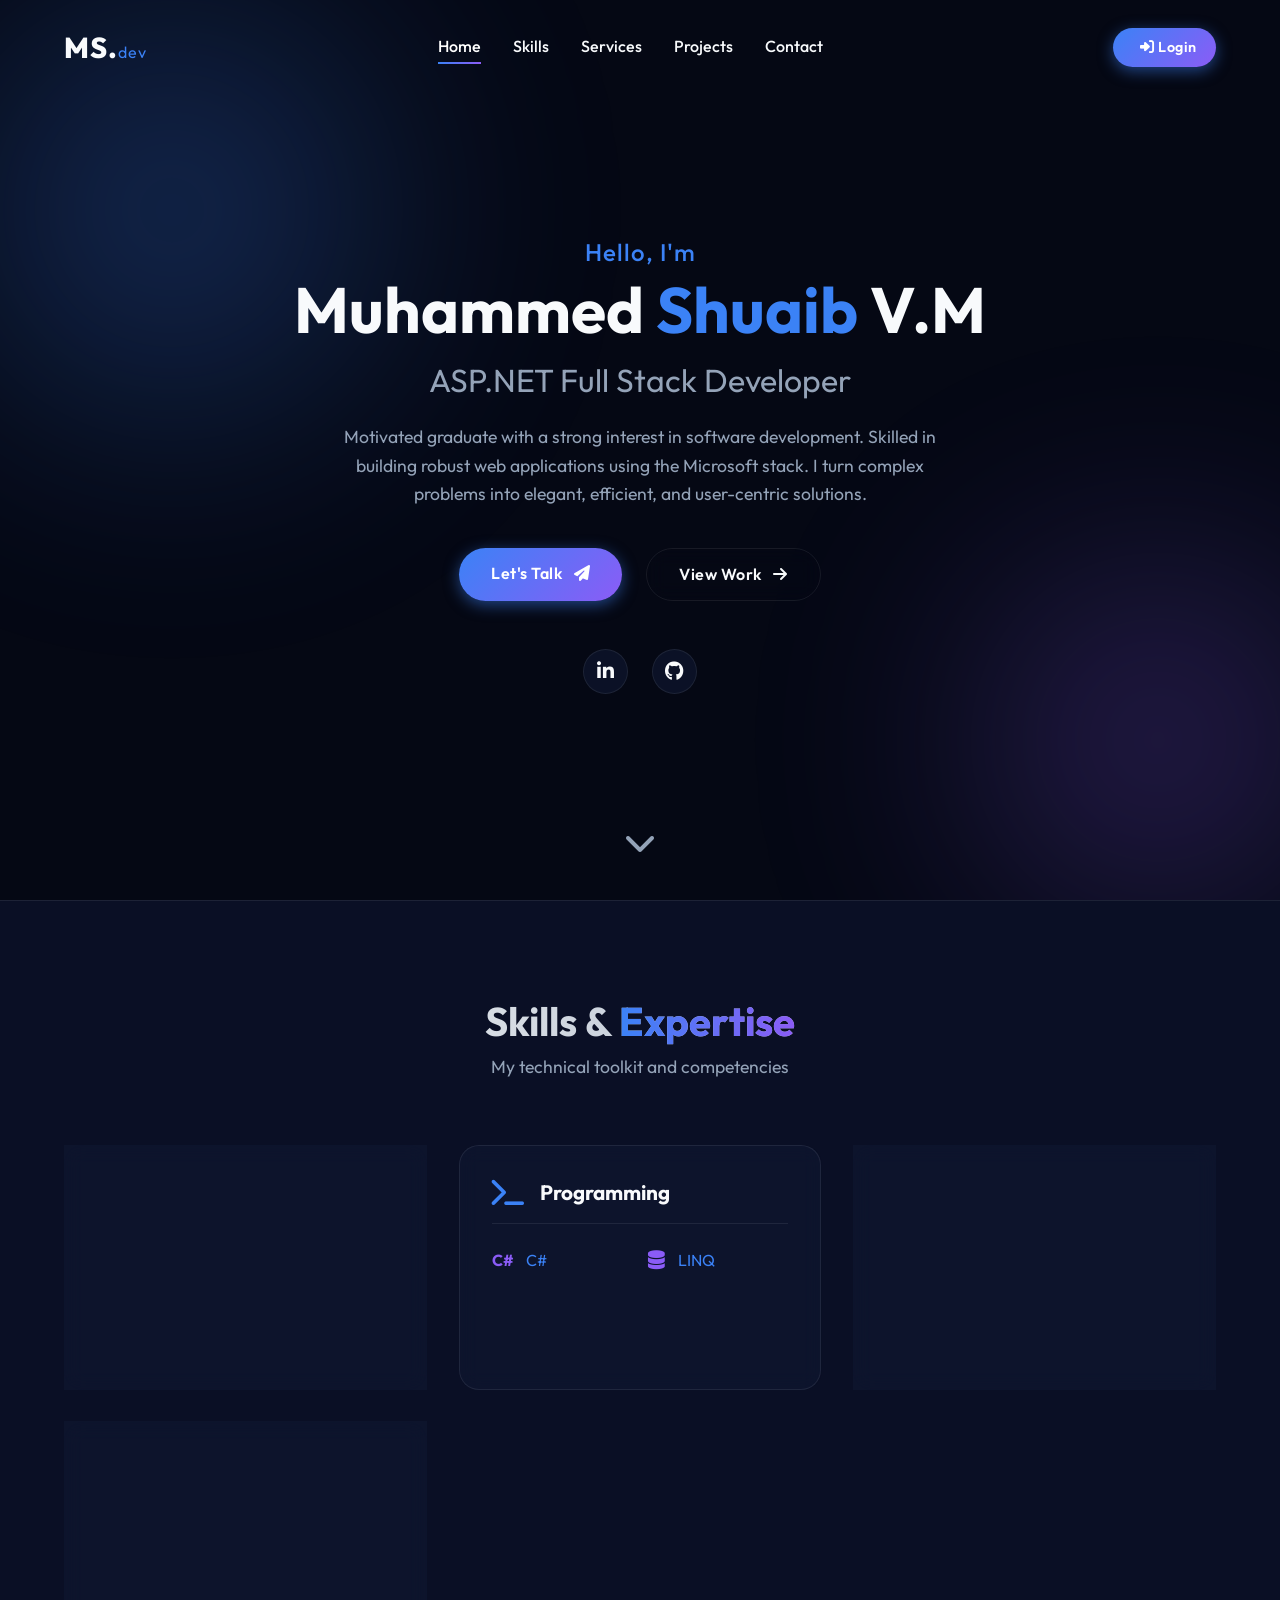
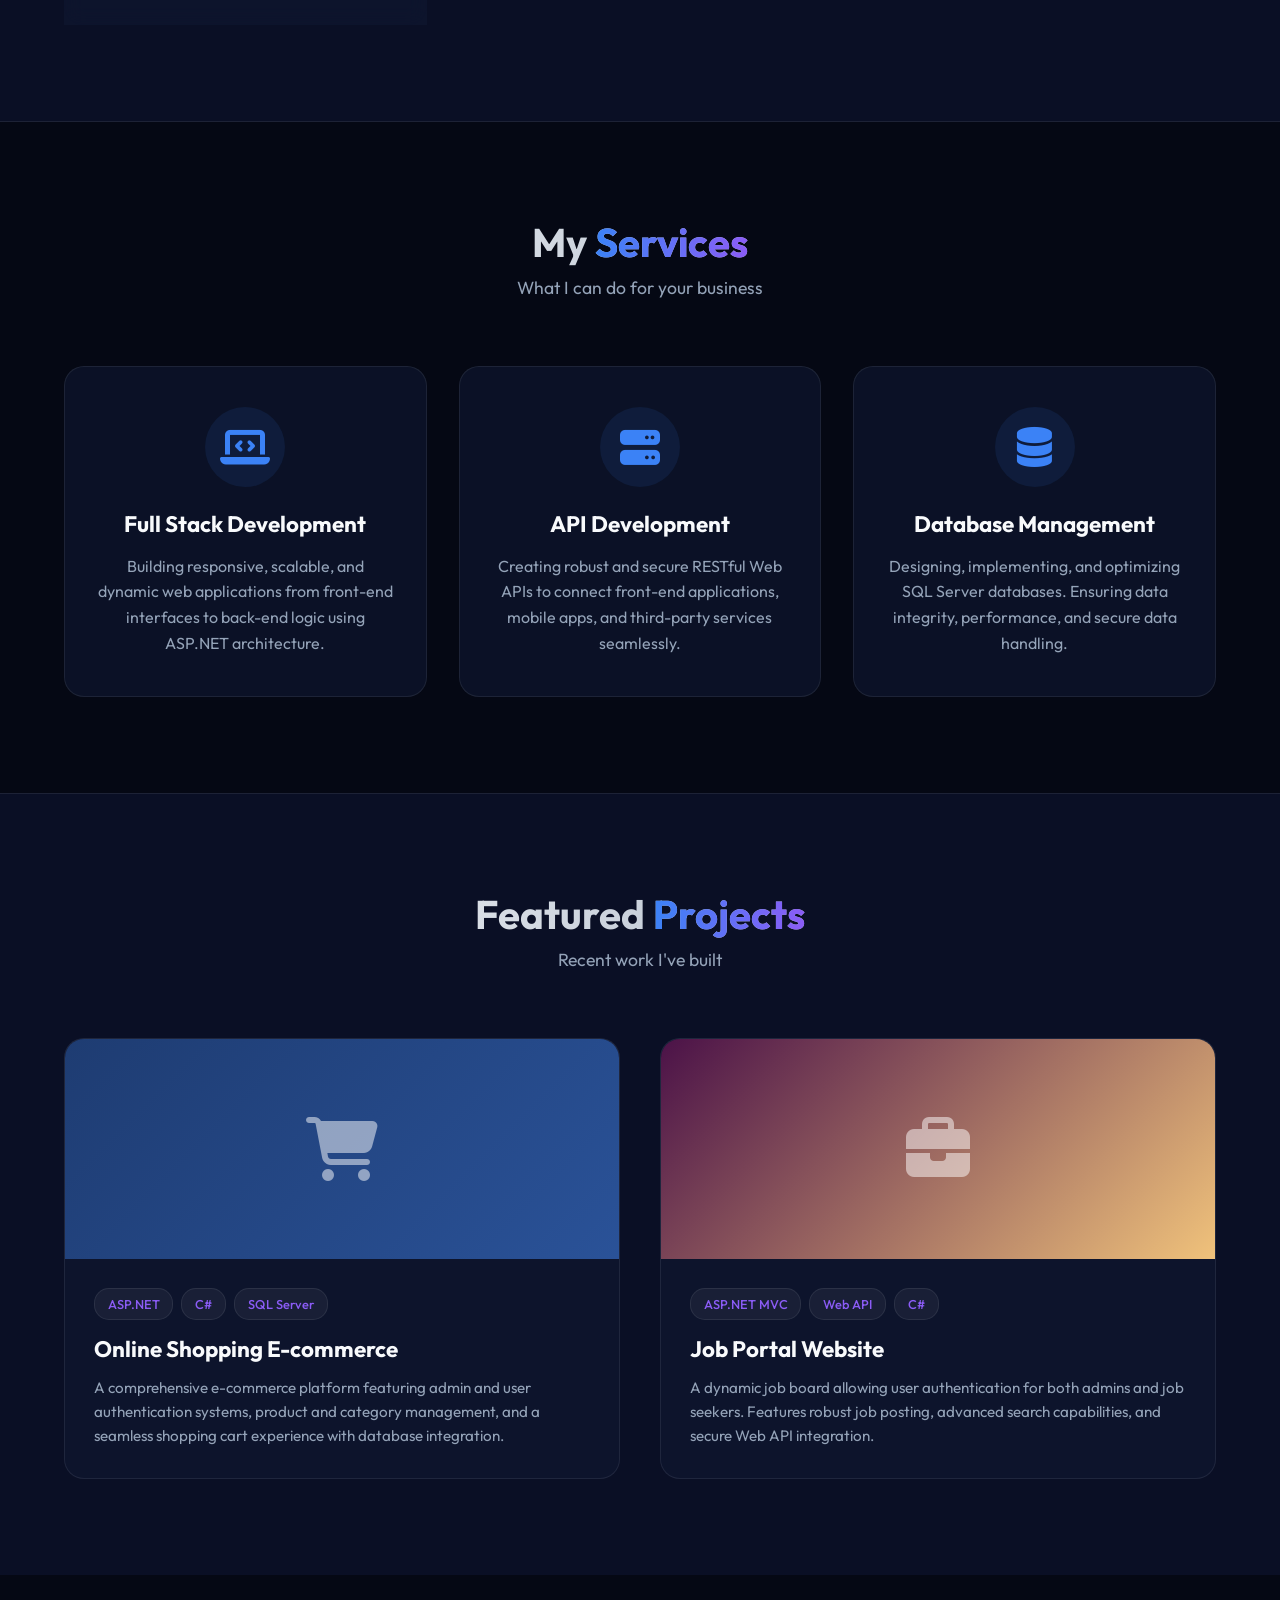
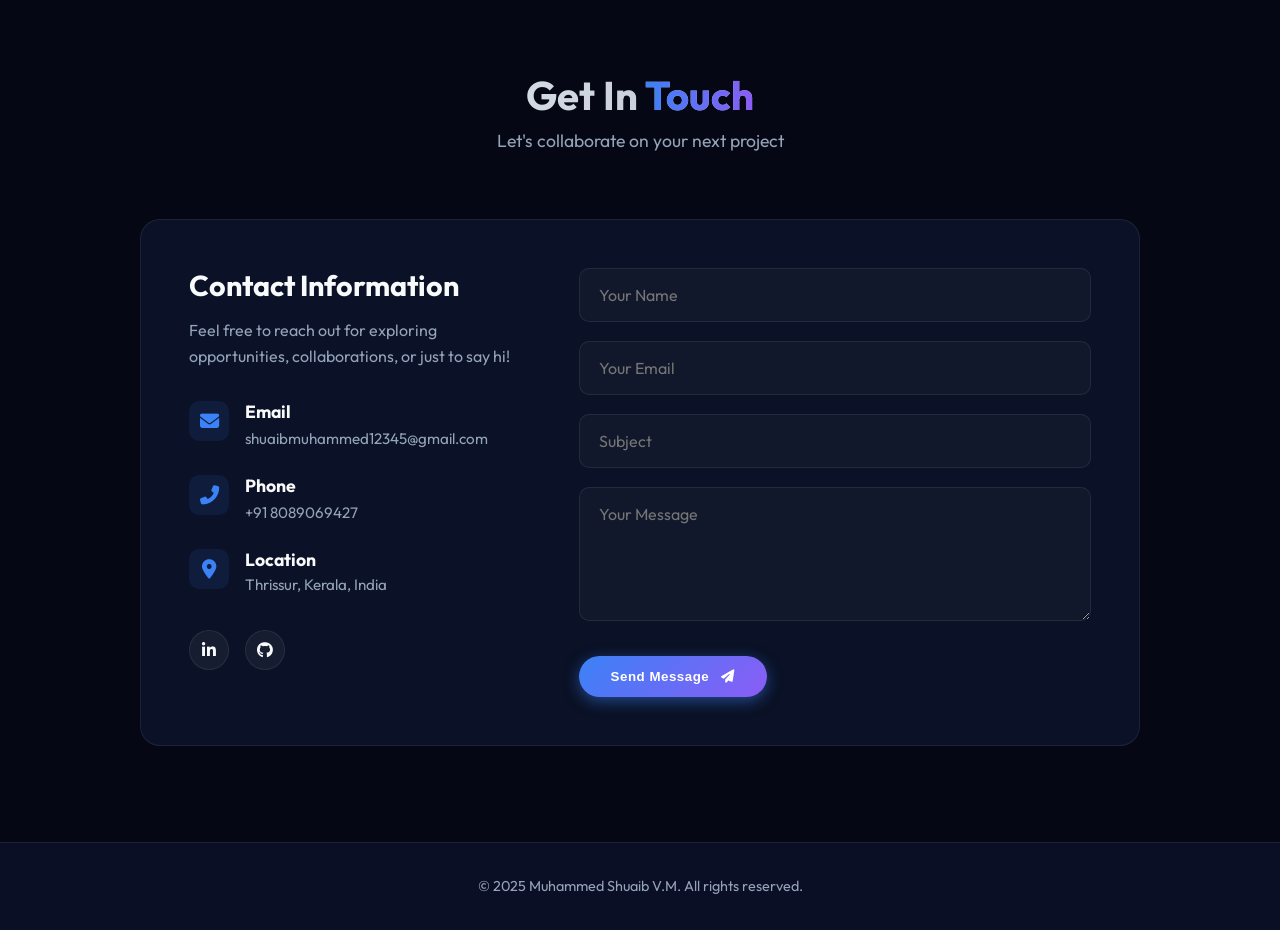
==== index.html @ 450d7663 "Initial commit: Portfolio website with login feature" ====
<!DOCTYPE html>
<html lang="en">
<head>
    <meta charset="UTF-8">
    <meta name="viewport" content="width=device-width, initial-scale=1.0">
    <title>Muhammed Shuaib V.M | ASP.NET Full Stack Developer</title>
    <meta name="description" content="Portfolio of Muhammed Shuaib V.M, ASP.NET Full Stack Developer based in Kerala, India.">
    <link rel="preconnect" href="https://fonts.googleapis.com">
    <link rel="preconnect" href="https://fonts.gstatic.com" crossorigin>
    <link href="https://fonts.googleapis.com/css2?family=Outfit:wght@300;400;500;600;700;800&display=swap" rel="stylesheet">
    <link rel="stylesheet" href="https://cdnjs.cloudflare.com/ajax/libs/font-awesome/6.4.0/css/all.min.css">
    <link rel="stylesheet" href="style.css">
</head>
<body>
    <!-- Navigation -->
    <nav class="navbar" id="navbar">
        <div class="nav-container">
            <a href="#home" class="logo">MS.<span>dev</span></a>
            <ul class="nav-links">
                <li><a href="#home">Home</a></li>
                <li><a href="#skills">Skills</a></li>
                <li><a href="#services">Services</a></li>
                <li><a href="#projects">Projects</a></li>
                <li><a href="#contact">Contact</a></li>
            </ul>
            <div class="auth-section" id="authSection">
                <a href="login.html" class="btn btn-primary btn-sm"><i class="fas fa-sign-in-alt"></i> Login</a>
            </div>
            <div class="hamburger">
                <i class="fas fa-bars"></i>
            </div>
        </div>
    </nav>

    <!-- Hero Section -->
    <section id="home" class="hero">
        <div class="hero-container">
            <div class="hero-content hidden-element">
                <h3 class="greeting">Hello, I'm</h3>
                <h1 class="name">Muhammed <span>Shuaib</span> V.M</h1>
                <h2 class="role">ASP.NET Full Stack Developer</h2>
                <div id="loggedInWelcome" class="logged-in-message" style="display: none;">
                    <p><i class="fas fa-check-circle" style="color: #10b981;"></i> Welcome back, <span id="userNameDisplay">User</span>!</p>
                </div>
                <p class="bio">
                    Motivated graduate with a strong interest in software development. Skilled in building robust web applications using the Microsoft stack. I turn complex problems into elegant, efficient, and user-centric solutions.
                </p>
                <div class="hero-actions">
                    <a href="#contact" class="btn btn-primary">Let's Talk <i class="fas fa-paper-plane"></i></a>
                    <a href="#projects" class="btn btn-outline">View Work <i class="fas fa-arrow-right"></i></a>
                </div>
                <div class="social-links">
                    <a href="https://linkedin.com/in/muhammed-shuaib-v-m" target="_blank" aria-label="LinkedIn"><i class="fab fa-linkedin-in"></i></a>
                    <a href="https://github.com/MuhammedShuaibVM" target="_blank" aria-label="GitHub"><i class="fab fa-github"></i></a>
                </div>
            </div>
        </div>
        <div class="scroll-down">
            <a href="#skills"><i class="fas fa-chevron-down"></i></a>
        </div>
    </section>

    <!-- Skills & Expertise -->
    <section id="skills" class="skills-section">
        <div class="section-title hidden-element">
            <h2>Skills & <span>Expertise</span></h2>
            <p>My technical toolkit and competencies</p>
        </div>
        <div class="skills-container">
            <div class="skill-category hidden-element">
                <div class="category-header">
                    <i class="fas fa-code"></i>
                    <h3>Web Technologies</h3>
                </div>
                <div class="skill-grid">
                    <div class="skill-item"><i class="fab fa-html5"></i> <span>HTML5</span></div>
                    <div class="skill-item"><i class="fab fa-css3-alt"></i> <span>CSS3</span></div>
                    <div class="skill-item"><i class="fab fa-js"></i> <span>JavaScript</span></div>
                    <div class="skill-item"><i class="fab fa-windows"></i> <span>ASP.NET Core</span></div>
                    <div class="skill-item"><i class="fas fa-server"></i> <span>ASP.NET MVC</span></div>
                    <div class="skill-item"><i class="fas fa-network-wired"></i> <span>Web API</span></div>
                </div>
            </div>
            <div class="skill-category hidden-element">
                <div class="category-header">
                    <i class="fas fa-terminal"></i>
                    <h3>Programming</h3>
                </div>
                <div class="skill-grid">
                    <div class="skill-item"><span class="lang-icon">C#</span> <span>C#</span></div>
                    <div class="skill-item"><i class="fas fa-database"></i> <span>LINQ</span></div>
                </div>
            </div>
            <div class="skill-category hidden-element">
                <div class="category-header">
                    <i class="fas fa-database"></i>
                    <h3>Database</h3>
                </div>
                <div class="skill-grid">
                    <div class="skill-item"><i class="fas fa-server"></i> <span>SQL Server</span></div>
                    <div class="skill-item"><i class="fas fa-table"></i> <span>DBMS</span></div>
                </div>
            </div>
            <div class="skill-category hidden-element">
                <div class="category-header">
                    <i class="fas fa-tools"></i>
                    <h3>Tools</h3>
                </div>
                <div class="skill-grid">
                    <div class="skill-item"><i class="fab fa-microsoft"></i> <span>Visual Studio</span></div>
                    <div class="skill-item"><i class="fab fa-git-alt"></i> <span>Git</span></div>
                    <div class="skill-item"><i class="fab fa-github"></i> <span>GitHub</span></div>
                </div>
            </div>
        </div>
    </section>

    <!-- Services -->
    <section id="services" class="services-section">
        <div class="section-title hidden-element">
            <h2>My <span>Services</span></h2>
            <p>What I can do for your business</p>
        </div>
        <div class="services-container">
            <div class="service-card hidden-element">
                <div class="service-icon"><i class="fas fa-laptop-code"></i></div>
                <h3>Full Stack Development</h3>
                <p>Building responsive, scalable, and dynamic web applications from front-end interfaces to back-end logic using ASP.NET architecture.</p>
            </div>
            <div class="service-card hidden-element">
                <div class="service-icon"><i class="fas fa-server"></i></div>
                <h3>API Development</h3>
                <p>Creating robust and secure RESTful Web APIs to connect front-end applications, mobile apps, and third-party services seamlessly.</p>
            </div>
            <div class="service-card hidden-element">
                <div class="service-icon"><i class="fas fa-database"></i></div>
                <h3>Database Management</h3>
                <p>Designing, implementing, and optimizing SQL Server databases. Ensuring data integrity, performance, and secure data handling.</p>
            </div>
        </div>
    </section>

    <!-- Projects -->
    <section id="projects" class="projects-section">
        <div class="section-title hidden-element">
            <h2>Featured <span>Projects</span></h2>
            <p>Recent work I've built</p>
        </div>
        <div class="projects-container">
            <!-- Project 1 -->
            <div class="project-card hidden-element">
                <div class="project-image">
                    <div class="placeholder-img" style="background: linear-gradient(135deg, #1e3c72, #2a5298); display: flex; align-items: center; justify-content: center; height: 100%;">
                        <i class="fas fa-shopping-cart fa-4x" style="color: rgba(255,255,255,0.5);"></i>
                    </div>
                    <div class="project-overlay">
                        <a href="https://github.com/MuhammedShuaibVM/Online-Shopping-Ecommerce" target="_blank" class="project-link"><i class="fab fa-github"></i> View Code</a>
                    </div>
                </div>
                <div class="project-content">
                    <div class="project-tags">
                        <span>ASP.NET</span>
                        <span>C#</span>
                        <span>SQL Server</span>
                    </div>
                    <h3>Online Shopping E-commerce</h3>
                    <p>A comprehensive e-commerce platform featuring admin and user authentication systems, product and category management, and a seamless shopping cart experience with database integration.</p>
                </div>
            </div>

            <!-- Project 2 -->
            <div class="project-card hidden-element">
                <div class="project-image">
                    <div class="placeholder-img" style="background: linear-gradient(135deg, #4b1248, #f0c27b); display: flex; align-items: center; justify-content: center; height: 100%;">
                        <i class="fas fa-briefcase fa-4x" style="color: rgba(255,255,255,0.5);"></i>
                    </div>
                    <div class="project-overlay">
                        <a href="#" class="project-link disabled"><i class="fas fa-clock"></i> Upcoming</a>
                    </div>
                </div>
                <div class="project-content">
                    <div class="project-tags">
                        <span>ASP.NET MVC</span>
                        <span>Web API</span>
                        <span>C#</span>
                    </div>
                    <h3>Job Portal Website</h3>
                    <p>A dynamic job board allowing user authentication for both admins and job seekers. Features robust job posting, advanced search capabilities, and secure Web API integration.</p>
                </div>
            </div>
        </div>
    </section>

    <!-- Contact Section -->
    <section id="contact" class="contact-section">
        <div class="section-title hidden-element">
            <h2>Get In <span>Touch</span></h2>
            <p>Let's collaborate on your next project</p>
        </div>
        <div class="contact-container">
            <div class="contact-info hidden-element">
                <h3>Contact Information</h3>
                <p>Feel free to reach out for exploring opportunities, collaborations, or just to say hi!</p>
                
                <div class="info-item">
                    <div class="info-icon"><i class="fas fa-envelope"></i></div>
                    <div class="info-text">
                        <h4>Email</h4>
                        <a href="mailto:shuaibmuhammed12345@gmail.com">shuaibmuhammed12345@gmail.com</a>
                    </div>
                </div>
                
                <div class="info-item">
                    <div class="info-icon"><i class="fas fa-phone-alt"></i></div>
                    <div class="info-text">
                        <h4>Phone</h4>
                        <a href="tel:+918089069427">+91 8089069427</a>
                    </div>
                </div>
                
                <div class="info-item">
                    <div class="info-icon"><i class="fas fa-map-marker-alt"></i></div>
                    <div class="info-text">
                        <h4>Location</h4>
                        <p>Thrissur, Kerala, India</p>
                    </div>
                </div>

                <div class="contact-social">
                    <a href="https://linkedin.com/in/muhammed-shuaib-v-m" target="_blank"><i class="fab fa-linkedin-in"></i></a>
                    <a href="https://github.com/MuhammedShuaibVM" target="_blank"><i class="fab fa-github"></i></a>
                </div>
            </div>
            
            <div class="contact-form-container hidden-element">
                <form class="contact-form" onsubmit="event.preventDefault(); alert('Form submission simulated successfully! In a real application, this would connect to a backend API.');">
                    <div class="form-group">
                        <input type="text" id="name" placeholder="Your Name" required>
                    </div>
                    <div class="form-group">
                        <input type="email" id="email" placeholder="Your Email" required>
                    </div>
                    <div class="form-group">
                        <input type="text" id="subject" placeholder="Subject" required>
                    </div>
                    <div class="form-group">
                        <textarea id="message" rows="5" placeholder="Your Message" required></textarea>
                    </div>
                    <button type="submit" class="btn btn-primary submit-btn">Send Message <i class="fas fa-paper-plane"></i></button>
                </form>
            </div>
        </div>
    </section>

    <!-- Footer -->
    <footer class="footer">
        <div class="footer-bottom">
            <p>&copy; 2025 Muhammed Shuaib V.M. All rights reserved.</p>
        </div>
    </footer>

    <script src="script.js"></script>
</body>
</html>
---- style.css ----
/* =========================================
   CSS Variables & Typography
   ========================================= */
:root {
    /* Color Palette - Deep Blue & Indigo Theme */
    --bg-color: #050814;
    --bg-surface: #0a0f25;
    --bg-card: rgba(16, 24, 50, 0.6);
    --primary-color: #3b82f6;
    --primary-glow: rgba(59, 130, 246, 0.5);
    --secondary-color: #8b5cf6;
    --text-main: #f8fafc;
    --text-muted: #94a3b8;
    --border-color: rgba(255, 255, 255, 0.08);

    /* Fonts */
    --font-main: 'Outfit', sans-serif;
    
    /* Layout */
    --container-width: 1200px;
    --transition: all 0.3s cubic-bezier(0.4, 0, 0.2, 1);
}

* {
    margin: 0;
    padding: 0;
    box-sizing: border-box;
}

html {
    scroll-behavior: smooth;
}

body {
    font-family: var(--font-main);
    background-color: var(--bg-color);
    color: var(--text-main);
    line-height: 1.6;
    overflow-x: hidden;
    position: relative;
}

/* Background gradient orbs */
body::before, body::after {
    content: '';
    position: fixed;
    border-radius: 50%;
    filter: blur(120px);
    z-index: -1;
    opacity: 0.4;
    pointer-events: none;
}

body::before {
    top: -10%;
    left: -10%;
    width: 600px;
    height: 600px;
    background: radial-gradient(circle, var(--primary-color), transparent 70%);
}

body::after {
    bottom: -10%;
    right: -10%;
    width: 500px;
    height: 500px;
    background: radial-gradient(circle, var(--secondary-color), transparent 70%);
}

a {
    text-decoration: none;
    color: inherit;
    transition: var(--transition);
}

ul {
    list-style: none;
}

img {
    max-width: 100%;
    height: auto;
}

/* =========================================
   Typography & Utilities
   ========================================= */
h1, h2, h3, h4, h5, h6 {
    font-weight: 700;
    line-height: 1.2;
}

span {
    color: var(--primary-color);
}

.section-title {
    text-align: center;
    margin-bottom: 4rem;
}

.section-title h2 {
    font-size: 2.5rem;
    margin-bottom: 0.5rem;
    background: linear-gradient(to right, #fff, var(--text-muted));
    -webkit-background-clip: text;
    -webkit-text-fill-color: transparent;
}

.section-title h2 span {
    background: linear-gradient(to right, var(--primary-color), var(--secondary-color));
    -webkit-background-clip: text;
    -webkit-text-fill-color: transparent;
}

.section-title p {
    color: var(--text-muted);
    font-size: 1.1rem;
}

.btn {
    display: inline-block;
    padding: 0.8rem 2rem;
    border-radius: 30px;
    font-weight: 600;
    letter-spacing: 0.5px;
    cursor: pointer;
    border: none;
    outline: none;
    position: relative;
    overflow: hidden;
    z-index: 1;
}

.btn i {
    margin-left: 8px;
}

.btn-primary {
    background: linear-gradient(135deg, var(--primary-color), var(--secondary-color));
    color: white;
    box-shadow: 0 4px 15px var(--primary-glow);
}

.btn-primary::before {
    content: '';
    position: absolute;
    top: 0;
    left: 0;
    width: 100%;
    height: 100%;
    background: linear-gradient(135deg, var(--secondary-color), var(--primary-color));
    z-index: -1;
    transition: opacity 0.3s;
    opacity: 0;
}

.btn-primary:hover::before {
    opacity: 1;
}

.btn-primary:hover {
    transform: translateY(-3px);
    box-shadow: 0 8px 25px var(--primary-glow);
}

.btn-outline {
    background: transparent;
    color: var(--text-main);
    border: 1px solid var(--border-color);
    backdrop-filter: blur(10px);
}

.btn-outline:hover {
    border-color: var(--primary-color);
    background: rgba(59, 130, 246, 0.1);
    transform: translateY(-3px);
}

.btn-sm {
    padding: 0.5rem 1.2rem;
    font-size: 0.9rem;
}

.auth-section {
    display: flex;
    align-items: center;
}

.auth-section .user-profile {
    display: flex;
    align-items: center;
    gap: 0.8rem;
    cursor: pointer;
}

.auth-section .user-avatar {
    width: 35px;
    height: 35px;
    border-radius: 50%;
    background: linear-gradient(135deg, var(--primary-color), var(--secondary-color));
    display: flex;
    align-items: center;
    justify-content: center;
    font-weight: bold;
    color: white;
}

.auth-section .logout-btn {
    color: #ef4444;
    transition: var(--transition);
}

.auth-section .logout-btn:hover {
    color: #f87171;
}

.logged-in-message {
    background: rgba(16, 185, 129, 0.1);
    border: 1px solid rgba(16, 185, 129, 0.2);
    padding: 0.8rem 1.5rem;
    border-radius: 30px;
    display: inline-block;
    margin-bottom: 2rem;
    animation: fadeIn 0.5s ease-out;
}

.logged-in-message p {
    color: #d1fae5;
    font-size: 1rem;
    margin: 0;
    display: flex;
    align-items: center;
    gap: 0.5rem;
}

section {
    padding: 6rem 5%;
}

/* =========================================
   Navbar
   ========================================= */
.navbar {
    position: fixed;
    top: 0;
    left: 0;
    width: 100%;
    padding: 1.5rem 5%;
    z-index: 1000;
    transition: var(--transition);
}

.navbar.scrolled {
    padding: 1rem 5%;
    background: rgba(5, 8, 20, 0.85);
    backdrop-filter: blur(15px);
    border-bottom: 1px solid var(--border-color);
    box-shadow: 0 4px 30px rgba(0, 0, 0, 0.1);
}

.nav-container {
    max-width: var(--container-width);
    margin: 0 auto;
    display: flex;
    justify-content: space-between;
    align-items: center;
}

.logo {
    font-size: 1.8rem;
    font-weight: 800;
    letter-spacing: 1px;
}

.logo span {
    font-weight: 400;
    font-size: 1rem;
    color: var(--primary-color);
}

.nav-links {
    display: flex;
    gap: 2rem;
}

.nav-links li a {
    font-size: 1rem;
    font-weight: 500;
    position: relative;
    padding: 0.5rem 0;
}

.nav-links li a::after {
    content: '';
    position: absolute;
    bottom: 0;
    left: 0;
    width: 0;
    height: 2px;
    background: linear-gradient(to right, var(--primary-color), var(--secondary-color));
    transition: var(--transition);
}

.nav-links li a:hover::after, .nav-links li a.active::after {
    width: 100%;
}

.nav-links li a:hover, .nav-links li a.active {
    color: white;
}

.hamburger {
    display: none;
    font-size: 1.5rem;
    cursor: pointer;
    color: var(--text-main);
}

/* =========================================
   Hero Section
   ========================================= */
.hero {
    min-height: 100vh;
    display: flex;
    align-items: center;
    position: relative;
    padding-top: 8rem;
}

.hero-container {
    max-width: var(--container-width);
    margin: 0 auto;
    display: flex;
    flex-direction: column;
    text-align: center;
    align-items: center;
    gap: 3rem;
}

.greeting {
    font-size: 1.5rem;
    color: var(--primary-color);
    margin-bottom: 0.5rem;
    font-weight: 500;
    letter-spacing: 1px;
}

.name {
    font-size: 4rem;
    line-height: 1.1;
    margin-bottom: 1rem;
}

.role {
    font-size: 2rem;
    color: var(--text-muted);
    font-weight: 400;
    margin-bottom: 1.5rem;
}

.bio {
    color: var(--text-muted);
    font-size: 1.1rem;
    margin-bottom: 2.5rem;
    max-width: 600px;
    margin-left: auto;
    margin-right: auto;
}

.hero-actions {
    display: flex;
    justify-content: center;
    gap: 1.5rem;
    margin-bottom: 3rem;
}

.social-links {
    display: flex;
    justify-content: center;
    gap: 1.5rem;
}

.social-links a {
    display: flex;
    align-items: center;
    justify-content: center;
    width: 45px;
    height: 45px;
    border-radius: 50%;
    background: var(--bg-card);
    border: 1px solid var(--border-color);
    font-size: 1.2rem;
    color: var(--text-main);
    transition: var(--transition);
}

.social-links a:hover {
    background: var(--primary-color);
    color: white;
    transform: translateY(-5px);
    border-color: var(--primary-color);
    box-shadow: 0 5px 15px var(--primary-glow);
}

.hero-image {
    position: relative;
    display: flex;
    justify-content: center;
}

.image-wrapper {
    position: relative;
    width: 380px;
    height: 480px;
    z-index: 1;
    overflow: hidden; /* Added to keep scaled image inside bounds */
    border-radius: 30px; /* Kept rounded corners container bounds */
}

.image-wrapper img {
    width: 100%;
    height: 100%;
    object-fit: cover;
    object-position: center 10%; /* Crops to focus more on the face */
    transform: scale(1.1); /* Zooms in slightly for a better crop */
    border-radius: 30px;
    position: relative;
    z-index: 2;
    box-shadow: 0 20px 50px rgba(0,0,0,0.5);
    border: 1px solid rgba(255,255,255,0.1);
}

.image-bg-shape {
    position: absolute;
    top: 50%;
    left: 50%;
    transform: translate(-50%, -50%);
    width: 105%;
    height: 105%;
    border-radius: 35px;
    background: linear-gradient(135deg, var(--primary-color), var(--secondary-color));
    z-index: 0;
    filter: blur(2px);
    opacity: 0.8;
}

.scroll-down {
    position: absolute;
    bottom: 2rem;
    left: 50%;
    transform: translateX(-50%);
    animation: bounce 2s infinite;
}

.scroll-down a {
    font-size: 2rem;
    color: var(--text-muted);
}

.scroll-down a:hover {
    color: var(--primary-color);
}

@keyframes bounce {
    0%, 20%, 50%, 80%, 100% {transform: translateY(0);}
    40% {transform: translateY(-15px);}
    60% {transform: translateY(-7px);}
}

/* =========================================
   Skills Section
   ========================================= */
.skills-section {
    background: var(--bg-surface);
    border-top: 1px solid var(--border-color);
    border-bottom: 1px solid var(--border-color);
}

.skills-container {
    max-width: var(--container-width);
    margin: 0 auto;
    display: grid;
    grid-template-columns: repeat(auto-fit, minmax(300px, 1fr));
    gap: 2rem;
}

.skill-category {
    background: var(--bg-card);
    border: 1px solid var(--border-color);
    border-radius: 20px;
    padding: 2rem;
    transition: var(--transition);
    backdrop-filter: blur(10px);
}

.skill-category:hover {
    transform: translateY(-10px);
    border-color: rgba(59, 130, 246, 0.3);
    box-shadow: 0 10px 30px rgba(0, 0, 0, 0.2);
}

.category-header {
    display: flex;
    align-items: center;
    gap: 1rem;
    margin-bottom: 1.5rem;
    padding-bottom: 1rem;
    border-bottom: 1px solid var(--border-color);
}

.category-header i {
    font-size: 1.8rem;
    color: var(--primary-color);
}

.category-header h3 {
    font-size: 1.3rem;
}

.skill-grid {
    display: grid;
    grid-template-columns: repeat(2, 1fr);
    gap: 1rem;
}

.skill-item {
    display: flex;
    align-items: center;
    gap: 0.8rem;
    font-size: 1rem;
    color: var(--text-muted);
}

.skill-item i {
    color: var(--secondary-color);
    font-size: 1.2rem;
}

.lang-icon {
    font-weight: bold;
    color: var(--secondary-color);
}

/* =========================================
   Services Section
   ========================================= */
.services-container {
    max-width: var(--container-width);
    margin: 0 auto;
    display: grid;
    grid-template-columns: repeat(auto-fit, minmax(320px, 1fr));
    gap: 2rem;
}

.service-card {
    background: var(--bg-card);
    border: 1px solid var(--border-color);
    border-radius: 20px;
    padding: 2.5rem 2rem;
    text-align: center;
    transition: var(--transition);
    position: relative;
    overflow: hidden;
    z-index: 1;
}

.service-card::before {
    content: '';
    position: absolute;
    top: 0;
    left: 0;
    width: 100%;
    height: 100%;
    background: linear-gradient(135deg, rgba(59, 130, 246, 0.1), rgba(139, 92, 246, 0.1));
    z-index: -1;
    opacity: 0;
    transition: var(--transition);
}

.service-card:hover::before {
    opacity: 1;
}

.service-card:hover {
    transform: translateY(-10px);
    border-color: var(--primary-color);
}

.service-icon {
    width: 80px;
    height: 80px;
    margin: 0 auto 1.5rem;
    background: rgba(59, 130, 246, 0.1);
    border-radius: 50%;
    display: flex;
    align-items: center;
    justify-content: center;
    font-size: 2.5rem;
    color: var(--primary-color);
    transition: var(--transition);
}

.service-card:hover .service-icon {
    background: linear-gradient(135deg, var(--primary-color), var(--secondary-color));
    color: white;
    transform: scale(1.1);
}

.service-card h3 {
    font-size: 1.4rem;
    margin-bottom: 1rem;
}

.service-card p {
    color: var(--text-muted);
    font-size: 1rem;
}

/* =========================================
   Projects Section
   ========================================= */
.projects-section {
    background: var(--bg-surface);
    border-top: 1px solid var(--border-color);
}

.projects-container {
    max-width: var(--container-width);
    margin: 0 auto;
    display: grid;
    grid-template-columns: repeat(auto-fit, minmax(350px, 1fr));
    gap: 2.5rem;
}

.project-card {
    background: var(--bg-card);
    border-radius: 20px;
    border: 1px solid var(--border-color);
    overflow: hidden;
    transition: var(--transition);
}

.project-card:hover {
    transform: translateY(-10px);
    box-shadow: 0 15px 40px rgba(0,0,0,0.3);
    border-color: rgba(139, 92, 246, 0.3);
}

.project-image {
    position: relative;
    width: 100%;
    height: 220px;
    overflow: hidden;
}

.project-overlay {
    position: absolute;
    top: 0;
    left: 0;
    width: 100%;
    height: 100%;
    background: rgba(5, 8, 20, 0.8);
    display: flex;
    align-items: center;
    justify-content: center;
    opacity: 0;
    transition: var(--transition);
    backdrop-filter: blur(3px);
}

.project-card:hover .project-overlay {
    opacity: 1;
}

.project-image img, .placeholder-img {
    width: 100%;
    height: 100%;
    object-fit: cover;
    transition: transform 0.5s;
}

.project-card:hover .project-image img, .project-card:hover .placeholder-img {
    transform: scale(1.1);
}

.project-link {
    display: inline-block;
    padding: 0.8rem 1.5rem;
    background: var(--primary-color);
    color: white;
    border-radius: 30px;
    font-weight: 600;
    transform: translateY(20px);
    transition: all 0.4s;
}

.project-card:hover .project-link {
    transform: translateY(0);
}

.project-link:hover {
    background: white;
    color: var(--bg-color);
}

.project-link.disabled {
    background: var(--text-muted);
    pointer-events: none;
}

.project-content {
    padding: 1.8rem;
}

.project-tags {
    display: flex;
    flex-wrap: wrap;
    gap: 0.5rem;
    margin-bottom: 1rem;
}

.project-tags span {
    font-size: 0.8rem;
    padding: 0.3rem 0.8rem;
    background: rgba(255, 255, 255, 0.05);
    border: 1px solid var(--border-color);
    border-radius: 15px;
    color: var(--secondary-color);
    font-weight: 500;
}

.project-content h3 {
    font-size: 1.4rem;
    margin-bottom: 0.8rem;
}

.project-content p {
    color: var(--text-muted);
    font-size: 0.95rem;
}

/* =========================================
   Contact Section
   ========================================= */
.contact-container {
    max-width: 1000px;
    margin: 0 auto;
    display: grid;
    grid-template-columns: 1fr 1.5fr;
    gap: 3rem;
    background: var(--bg-card);
    border: 1px solid var(--border-color);
    border-radius: 20px;
    padding: 3rem;
}

.contact-info h3 {
    font-size: 1.8rem;
    margin-bottom: 1rem;
}

.contact-info > p {
    color: var(--text-muted);
    margin-bottom: 2rem;
}

.info-item {
    display: flex;
    align-items: flex-start;
    gap: 1rem;
    margin-bottom: 1.5rem;
}

.info-icon {
    width: 40px;
    height: 40px;
    background: rgba(59, 130, 246, 0.1);
    border-radius: 10px;
    display: flex;
    align-items: center;
    justify-content: center;
    color: var(--primary-color);
    font-size: 1.2rem;
}

.info-text h4 {
    font-size: 1.1rem;
    margin-bottom: 0.2rem;
}

.info-text p, .info-text a {
    color: var(--text-muted);
    font-size: 0.95rem;
}

.info-text a:hover {
    color: var(--primary-color);
}

.contact-social {
    display: flex;
    gap: 1rem;
    margin-top: 2rem;
}

.contact-social a {
    width: 40px;
    height: 40px;
    background: rgba(255,255,255,0.05);
    border: 1px solid var(--border-color);
    border-radius: 50%;
    display: flex;
    align-items: center;
    justify-content: center;
    transition: var(--transition);
}

.contact-social a:hover {
    background: var(--primary-color);
    color: white;
    border-color: var(--primary-color);
}

.contact-form {
    display: flex;
    flex-direction: column;
    gap: 1.2rem;
}

.form-group input, .form-group textarea {
    width: 100%;
    padding: 1rem 1.2rem;
    background: rgba(255, 255, 255, 0.03);
    border: 1px solid var(--border-color);
    border-radius: 10px;
    color: var(--text-main);
    font-family: var(--font-main);
    font-size: 1rem;
    transition: var(--transition);
}

.form-group input:focus, .form-group textarea:focus {
    outline: none;
    border-color: var(--primary-color);
    background: rgba(255,255,255,0.05);
    box-shadow: 0 0 15px rgba(59, 130, 246, 0.2);
}

.submit-btn {
    align-self: flex-start;
    margin-top: 0.5rem;
}

/* =========================================
   Footer
   ========================================= */
.footer {
    background: var(--bg-surface);
    border-top: 1px solid var(--border-color);
    padding: 2rem 5%;
    text-align: center;
}

.footer-bottom p {
    color: var(--text-muted);
    font-size: 0.9rem;
}

/* =========================================
   Animations (Scroll Reveal)
   ========================================= */
.hidden-element {
    opacity: 0;
    transform: translateY(40px);
    transition: all 0.8s cubic-bezier(0.5, 0, 0, 1);
}

.show-element {
    opacity: 1;
    transform: translateY(0);
}

/* =========================================
   Responsive Media Queries
   ========================================= */
@media (max-width: 1024px) {
    .hero-container {
        grid-template-columns: 1fr 1fr;
        gap: 2rem;
    }
    .name {
        font-size: 3rem;
    }
    .role {
        font-size: 1.6rem;
    }
    .image-wrapper {
        width: 330px;
        height: 420px;
    }
    .contact-container {
        grid-template-columns: 1fr;
        gap: 2rem;
    }
}

@media (max-width: 768px) {
    .hamburger {
        display: block;
        z-index: 1001;
    }
    
    .nav-links {
        position: fixed;
        top: 0;
        right: -100%;
        width: 70%;
        height: 100vh;
        background: rgba(5, 8, 20, 0.98);
        flex-direction: column;
        justify-content: center;
        align-items: center;
        backdrop-filter: blur(20px);
        transition: 0.4s ease-in-out;
        box-shadow: -10px 0 30px rgba(0,0,0,0.5);
    }
    
    .nav-links.active {
        right: 0;
    }
    
    .nav-links li {
        margin: 1.5rem 0;
    }
    
    .nav-links li a {
        font-size: 1.2rem;
    }
    
    .hero {
        padding-top: 6rem;
    }
    
    .hero-container {
        grid-template-columns: 1fr;
        text-align: center;
    }
    
    .bio {
        margin: 0 auto 2rem;
    }
    
    .hero-actions {
        justify-content: center;
    }
    
    .social-links {
        justify-content: center;
    }
    
    .hero-image {
        grid-row: 1;
        margin-bottom: 2rem;
    }
    
    .image-wrapper {
        width: 280px;
        height: 350px;
    }

    .section-title h2 {
        font-size: 2rem;
    }
    
    .contact-container {
        padding: 2rem 1.5rem;
    }
}

@media (max-width: 480px) {
    .name {
        font-size: 2.5rem;
    }
    .role {
        font-size: 1.3rem;
    }
    .hero-actions {
        flex-direction: column;
        gap: 1rem;
    }
    .submit-btn {
        width: 100%;
    }
}
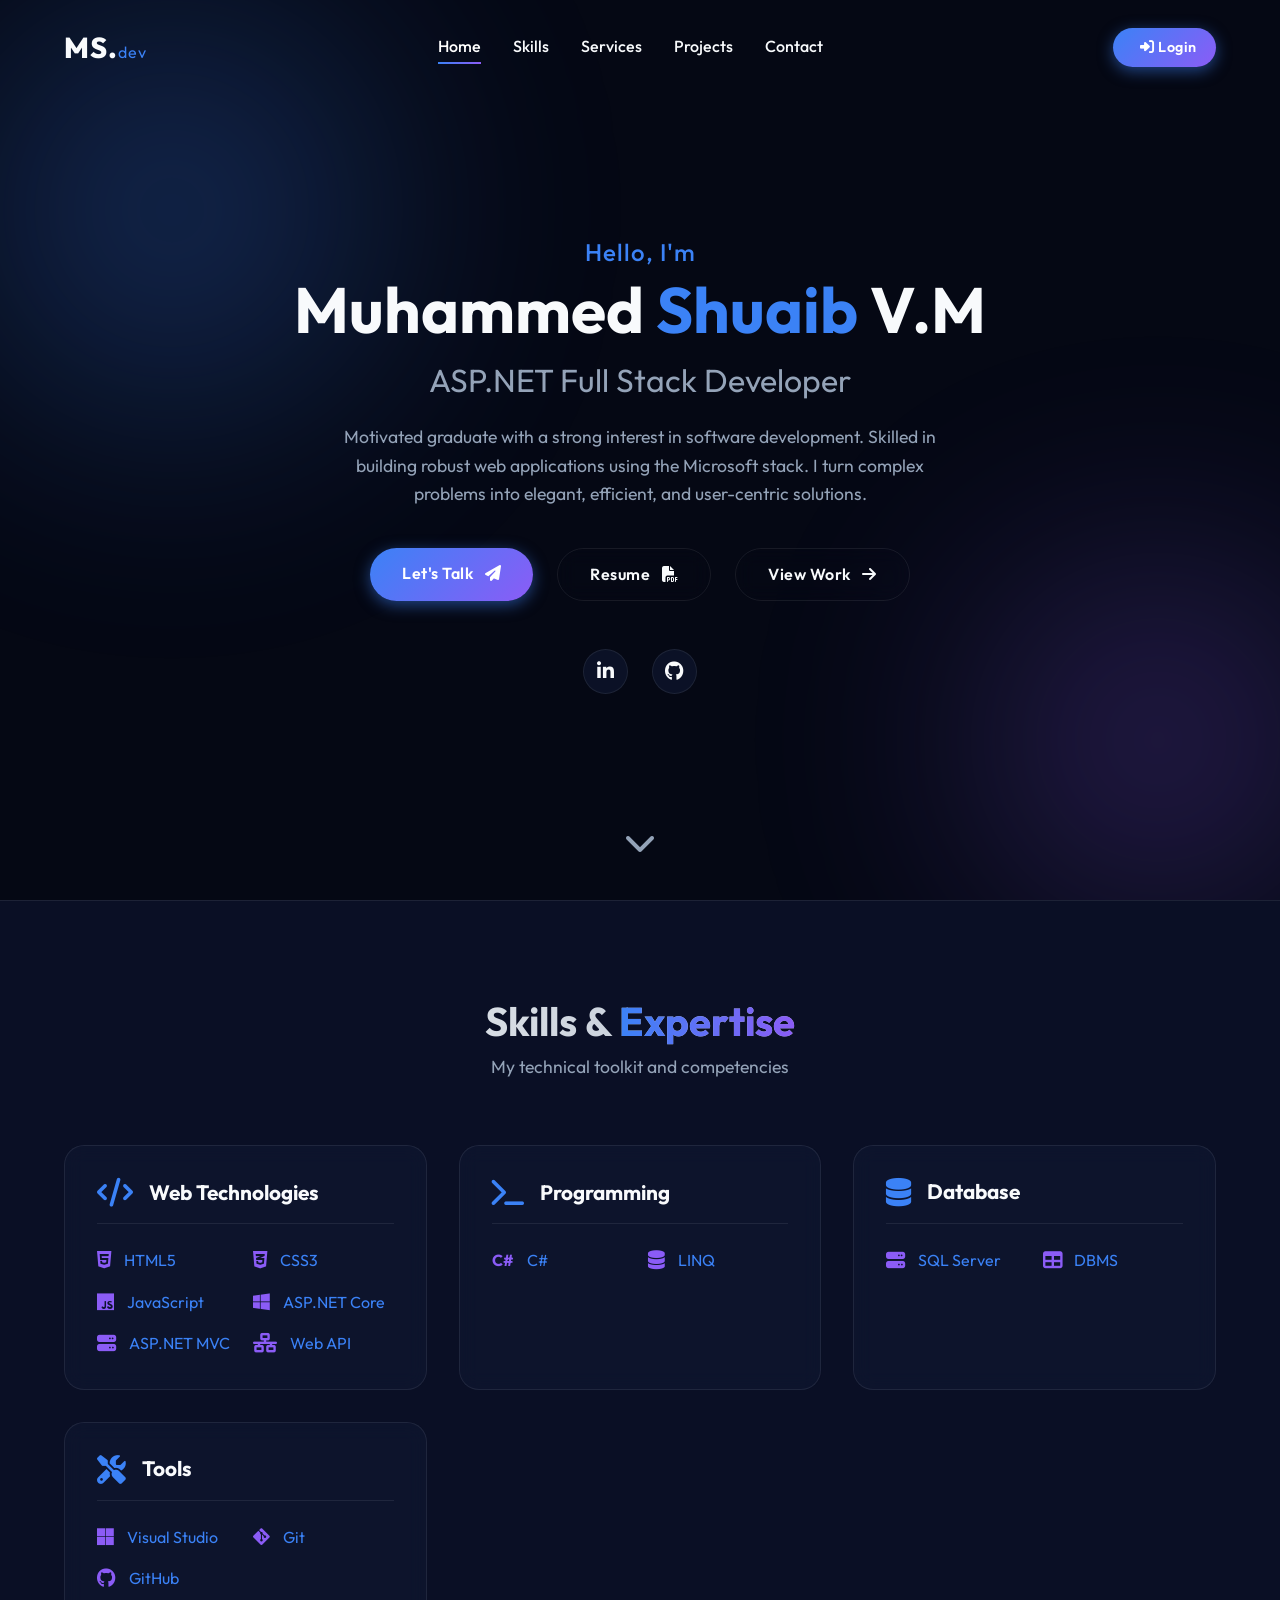
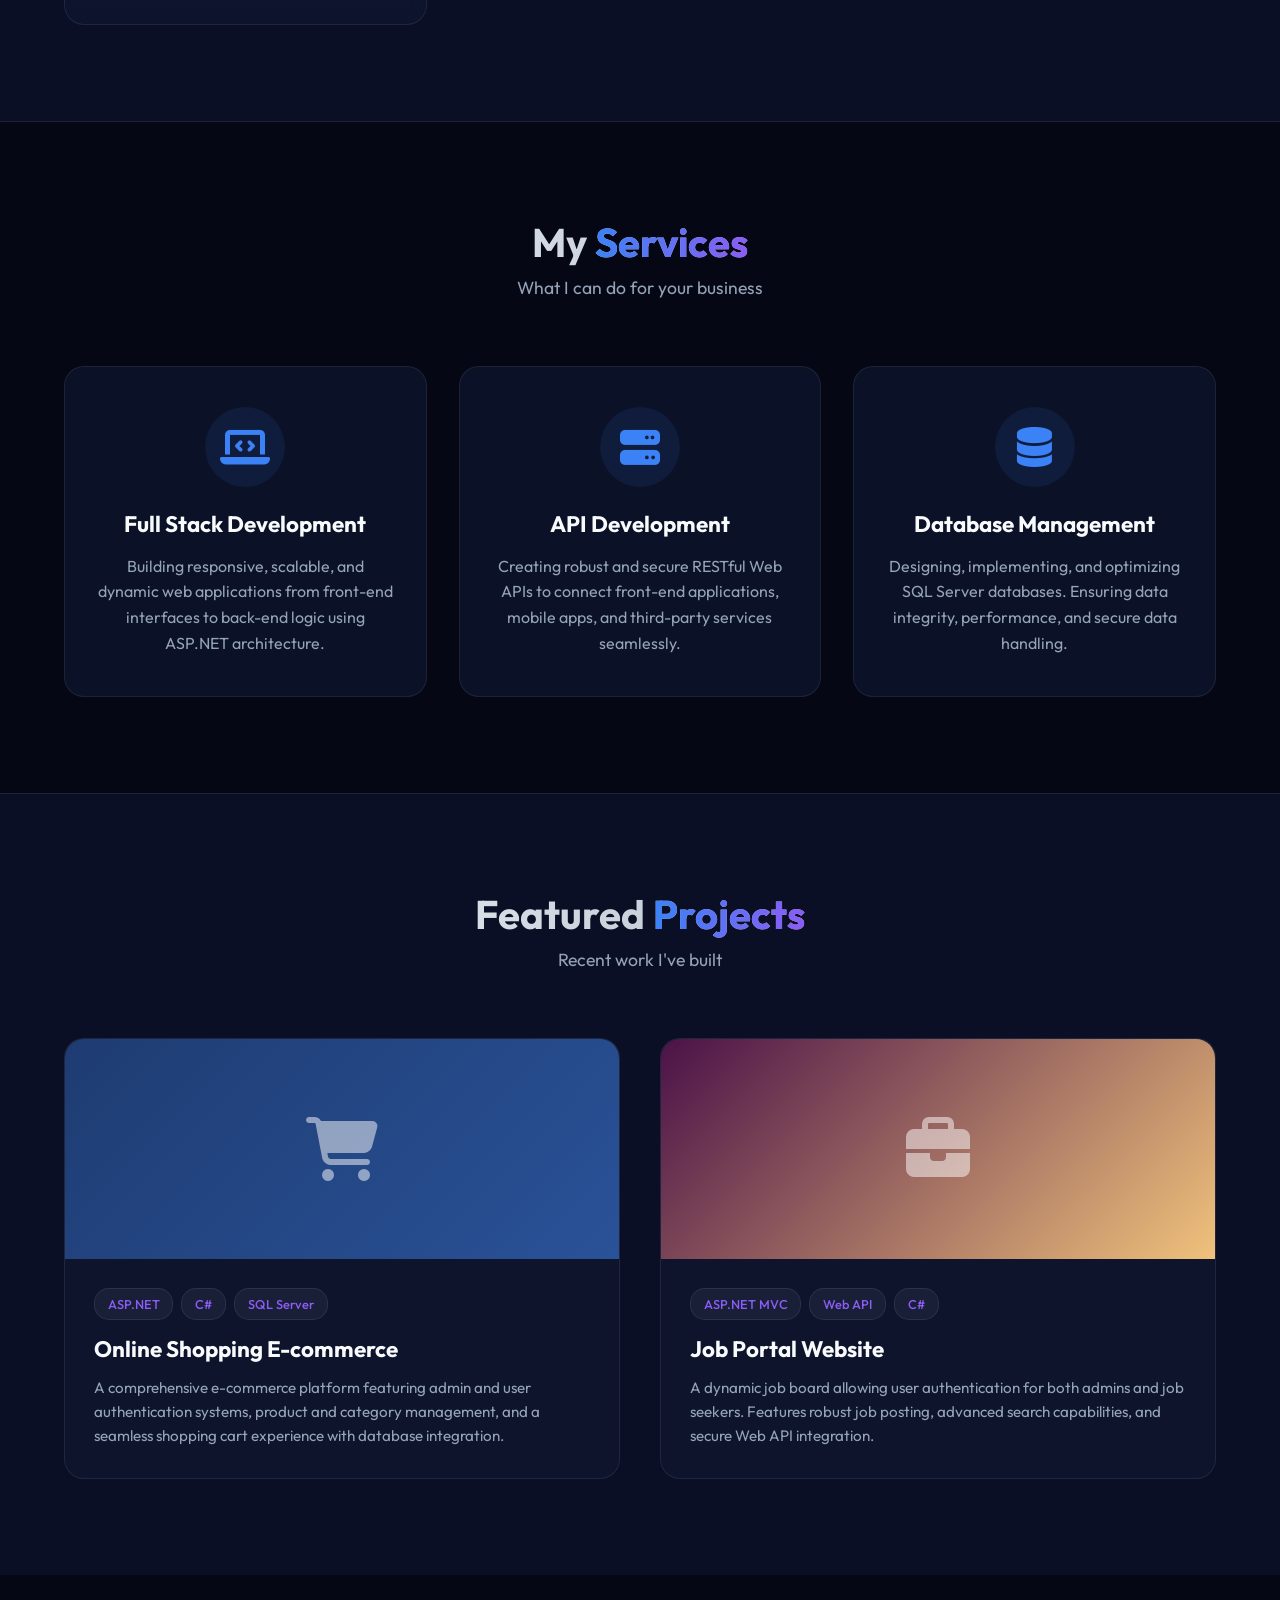
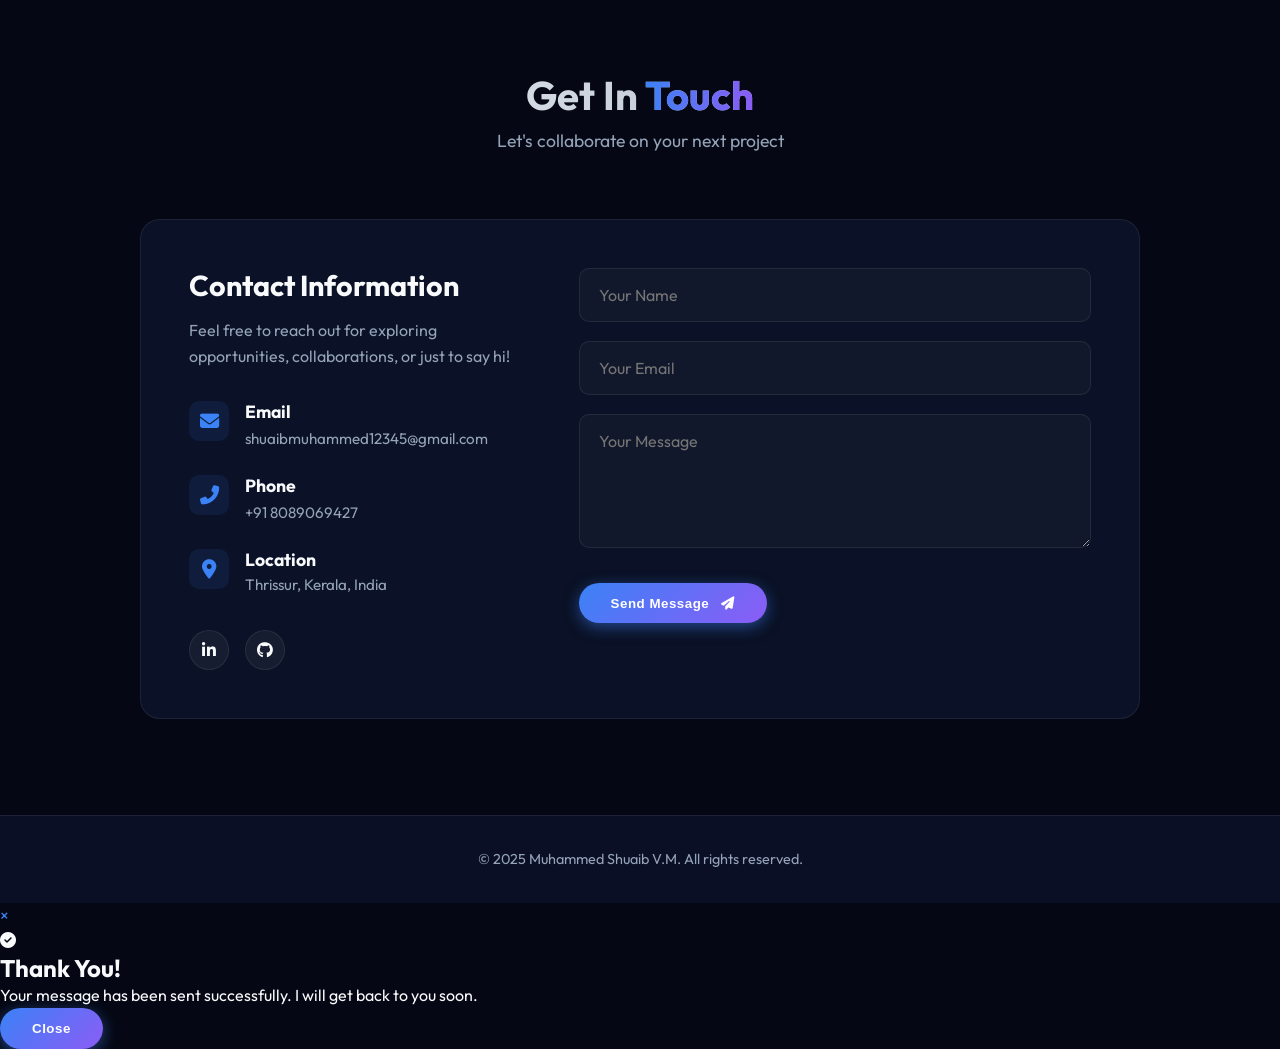
==== commit 502bd651: "Add responsive Resume link to the Hero section" ====
--- a/index.html
+++ b/index.html
@@ -47,6 +47,7 @@
                 </p>
                 <div class="hero-actions">
                     <a href="#contact" class="btn btn-primary">Let's Talk <i class="fas fa-paper-plane"></i></a>
+                    <a href="https://drive.google.com/file/d/1s3TMAKgOUBWITl0T5neOsyDEJ0SNM8FB/view?usp=drive_link" target="_blank" class="btn btn-outline">Resume <i class="fas fa-file-pdf"></i></a>
                     <a href="#projects" class="btn btn-outline">View Work <i class="fas fa-arrow-right"></i></a>
                 </div>
                 <div class="social-links">
@@ -233,21 +234,19 @@
             </div>
             
             <div class="contact-form-container hidden-element">
-                <form class="contact-form" onsubmit="event.preventDefault(); alert('Form submission simulated successfully! In a real application, this would connect to a backend API.');">
+                <form class="contact-form" action="https://docs.google.com/forms/u/0/d/e/1FAIpQLSceUbrRz8ovHpIZKkn5ykNYw5jzKtySH_xMUUwUolczX3Bzmw/formResponse" method="POST" target="hidden_iframe" onsubmit="submitted=true;">
                     <div class="form-group">
-                        <input type="text" id="name" placeholder="Your Name" required>
+                        <input type="text" name="entry.210655322" id="name" placeholder="Your Name" required>
                     </div>
                     <div class="form-group">
-                        <input type="email" id="email" placeholder="Your Email" required>
+                        <input type="email" name="entry.1238769827" id="email" placeholder="Your Email" required>
                     </div>
                     <div class="form-group">
-                        <input type="text" id="subject" placeholder="Subject" required>
-                    </div>
-                    <div class="form-group">
-                        <textarea id="message" rows="5" placeholder="Your Message" required></textarea>
+                        <textarea name="entry.1978784951" id="message" rows="5" placeholder="Your Message" required></textarea>
                     </div>
                     <button type="submit" class="btn btn-primary submit-btn">Send Message <i class="fas fa-paper-plane"></i></button>
                 </form>
+                <iframe name="hidden_iframe" id="hidden_iframe" style="display:none;" onload="if(typeof submitted !== 'undefined' && submitted) { showSuccessPopup(); }"></iframe>
             </div>
         </div>
     </section>
@@ -259,6 +258,17 @@
         </div>
     </footer>
 
+    <!-- Success Popup Modal -->
+    <div id="successModal" class="modal">
+        <div class="modal-content">
+            <span class="close-modal">&times;</span>
+            <div class="modal-icon"><i class="fas fa-check-circle"></i></div>
+            <h2>Thank You!</h2>
+            <p>Your message has been sent successfully. I will get back to you soon.</p>
+            <button class="btn btn-primary close-btn">Close</button>
+        </div>
+    </div>
+
     <script src="script.js"></script>
 </body>
 </html>
